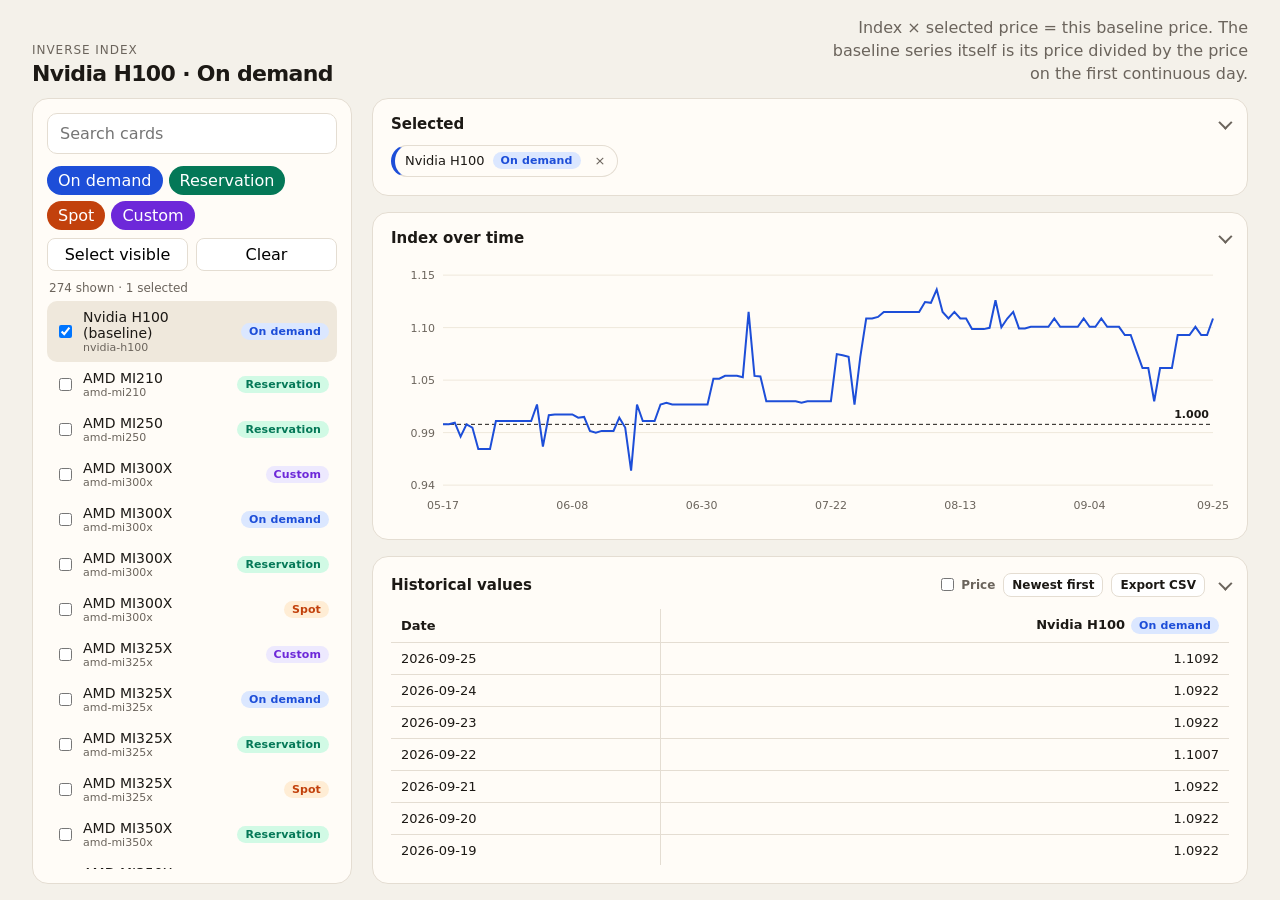
==== docs/index.html @ c975bc80 "Publish the inverse-index dashboard as a static GitHub Pages site. The page can load the index histo" ====
<!DOCTYPE html>
<html lang="en">
<head>
  <meta charset="utf-8">
  <meta name="viewport" content="width=device-width, initial-scale=1">
  <title>Index dashboard</title>
  <link rel="stylesheet" href="app.css">
</head>
<body>
  <header class="top">
    <div>
      <p class="eyebrow">Inverse index</p>
      <h1 id="title">Loading…</h1>
    </div>
    <p class="formula" id="formula"></p>
  </header>
  <div class="layout">
    <aside class="picker">
      <label class="search">
        <span class="sr">Search cards</span>
        <input id="search" type="search" placeholder="Search cards" autocomplete="off" spellcheck="false">
      </label>
      <div class="plan-filters" id="plan-filters"></div>
      <div class="picker-actions">
        <button type="button" id="select-visible">Select visible</button>
        <button type="button" id="clear-selected">Clear</button>
      </div>
      <p class="count" id="match-count"></p>
      <ul class="options" id="options"></ul>
    </aside>
    <main>
      <section class="panel panel-selected">
        <h2><button type="button" class="panel-toggle" aria-expanded="true" aria-controls="chips">Selected</button></h2>
        <div class="panel-body chips" id="chips"></div>
      </section>
      <section class="panel panel-fill">
        <h2><button type="button" class="panel-toggle" aria-expanded="true" aria-controls="chart">Index over time</button></h2>
        <div class="panel-body" id="chart"></div>
      </section>
      <section class="panel panel-fill">
        <div class="panel-head">
          <h2><button type="button" class="panel-toggle" aria-expanded="true" aria-controls="table">Historical values</button></h2>
          <div class="panel-tools">
            <label class="tool-check"><input type="checkbox" id="show-price"> Price</label>
            <button type="button" id="date-sort" aria-pressed="true">Newest first</button>
            <button type="button" id="export-csv">Export CSV</button>
          </div>
        </div>
        <div class="panel-body table-wrap" id="table"></div>
      </section>
    </main>
  </div>
  <script src="app.js"></script>
</body>
</html>
---- docs/app.css ----
:root {
  --bg: #f4f1ea;
  --ink: #1c1915;
  --muted: #6b645c;
  --line: #e4ddd2;
  --panel: #fffcf7;
  --on-demand: #1d4ed8;
  --spot: #c2410c;
  --reservation: #047857;
  --custom: #6d28d9;
  color: var(--ink);
  background: var(--bg);
  font-family: "Segoe UI", system-ui, sans-serif;
}

* { box-sizing: border-box; }

body {
  margin: 0;
  height: 100vh;
  height: 100dvh;
  max-height: 100dvh;
  display: flex;
  flex-direction: column;
  overflow: hidden;
}

.sr {
  position: absolute;
  width: 1px;
  height: 1px;
  overflow: hidden;
  clip: rect(0 0 0 0);
}

.top {
  display: flex;
  justify-content: space-between;
  gap: 24px;
  align-items: end;
  flex: none;
  padding: 16px 32px 12px;
}

.eyebrow {
  margin: 0 0 4px;
  color: var(--muted);
  letter-spacing: 0.08em;
  text-transform: uppercase;
  font-size: 12px;
}

h1 {
  margin: 0;
  font-size: 22px;
  font-weight: 620;
  letter-spacing: -0.03em;
}

h2 {
  margin: 0 0 12px;
  font-size: 15px;
  font-weight: 620;
}

.panel-toggle {
  display: flex;
  width: 100%;
  align-items: center;
  justify-content: space-between;
  margin: 0;
  padding: 0;
  border: 0;
  background: transparent;
  color: inherit;
  font: inherit;
  font-weight: 620;
  text-align: left;
  cursor: pointer;
}

.panel-toggle::after {
  content: "";
  width: 8px;
  height: 8px;
  border-right: 2px solid var(--muted);
  border-bottom: 2px solid var(--muted);
  transform: rotate(45deg) translateY(-2px);
}

.panel.collapsed .panel-toggle::after {
  transform: rotate(-45deg) translateY(2px);
}

.panel.collapsed h2,
.panel.collapsed .panel-head { margin: 0; }

.panel.collapsed {
  flex: 0 0 auto;
  max-height: none;
  padding-top: 14px;
  padding-bottom: 14px;
}

.panel.collapsed .panel-body,
.panel.collapsed #chart,
.panel.collapsed .panel-tools { display: none; }

.panel-head {
  display: flex;
  align-items: center;
  gap: 10px;
  margin: 0 0 12px;
}

.panel-head h2 { flex: 1; margin: 0; }

.panel-head .panel-toggle::after { content: none; }

.panel-head::after {
  content: "";
  width: 8px;
  height: 8px;
  margin-left: 4px;
  border-right: 2px solid var(--muted);
  border-bottom: 2px solid var(--muted);
  transform: rotate(45deg) translateY(-2px);
  flex: none;
}

.panel.collapsed .panel-head::after { transform: rotate(-45deg) translateY(2px); }

.panel-tools {
  display: flex;
  align-items: center;
  gap: 8px;
  flex: none;
}

.panel-tools button,
.tool-check {
  font: inherit;
  font-size: 12px;
  font-weight: 600;
}

.panel-tools button {
  border: 1px solid var(--line);
  background: #fff;
  border-radius: 8px;
  padding: 4px 8px;
  cursor: pointer;
  color: inherit;
}

.tool-check {
  display: inline-flex;
  align-items: center;
  gap: 4px;
  color: var(--muted);
  cursor: pointer;
}

.formula {
  margin: 0;
  max-width: 420px;
  color: var(--muted);
  text-align: right;
  line-height: 1.45;
}

.layout {
  display: grid;
  grid-template-columns: 320px 1fr;
  gap: 20px;
  flex: 1;
  min-height: 0;
  padding: 0 32px 16px;
}

.picker, .panel {
  background: var(--panel);
  border: 1px solid var(--line);
  border-radius: 16px;
}

.picker {
  padding: 14px;
  align-self: stretch;
  min-height: 0;
  max-height: 100%;
  overflow: hidden;
  display: flex;
  flex-direction: column;
}

.search input {
  width: 100%;
  border: 1px solid var(--line);
  background: #fff;
  border-radius: 10px;
  padding: 10px 12px;
  font: inherit;
  color: inherit;
}

.search input:focus {
  outline: 2px solid #1d4ed833;
  border-color: var(--on-demand);
}

.plan-filters {
  display: flex;
  flex-wrap: wrap;
  gap: 6px;
  margin: 12px 0 8px;
}

.plan-filters button,
.picker-actions button,
.chip button {
  font: inherit;
  cursor: pointer;
}

.plan-filters button {
  border: 1px solid var(--line);
  background: #fff;
  border-radius: 999px;
  padding: 4px 10px;
  color: var(--muted);
}

.plan-filters button[aria-pressed="true"] {
  color: white;
  border-color: transparent;
}

.plan-filters button[data-plan="ON_DEMAND"][aria-pressed="true"] { background: var(--on-demand); }
.plan-filters button[data-plan="SPOT"][aria-pressed="true"] { background: var(--spot); }
.plan-filters button[data-plan="RESERVATION"][aria-pressed="true"] { background: var(--reservation); }
.plan-filters button[data-plan="CUSTOM"][aria-pressed="true"] { background: var(--custom); }

.picker-actions {
  display: flex;
  gap: 8px;
}

.picker-actions button {
  flex: 1;
  border: 1px solid var(--line);
  background: #fff;
  border-radius: 8px;
  padding: 6px 8px;
}

.count {
  margin: 10px 2px 6px;
  color: var(--muted);
  font-size: 12px;
}

.options {
  list-style: none;
  margin: 0;
  padding: 0;
  overflow: auto;
}

.options li {
  display: grid;
  grid-template-columns: auto 1fr auto;
  gap: 8px;
  align-items: center;
  padding: 8px;
  border-radius: 10px;
  cursor: pointer;
}

.options li:hover { background: #f6f1e8; }

.options li.selected { background: #efe8dc; }

.options .name {
  display: block;
  font-size: 14px;
}

.options .id {
  display: block;
  color: var(--muted);
  font-size: 11px;
}

.plan {
  display: inline-flex;
  align-items: center;
  border-radius: 999px;
  padding: 2px 8px;
  font-size: 11px;
  font-weight: 650;
  letter-spacing: 0.01em;
  white-space: nowrap;
}

.plan-ON_DEMAND { color: var(--on-demand); background: #dbe7ff; }
.plan-SPOT { color: var(--spot); background: #ffedd5; }
.plan-RESERVATION { color: var(--reservation); background: #d1fae5; }
.plan-CUSTOM { color: var(--custom); background: #ede9fe; }

main {
  min-width: 0;
  min-height: 0;
  display: flex;
  flex-direction: column;
  gap: 16px;
}

.chips {
  display: flex;
  flex-wrap: wrap;
  align-content: flex-start;
  gap: 8px;
  overflow: auto;
}

.chip {
  display: inline-flex;
  align-items: center;
  gap: 8px;
  background: var(--panel);
  border: 1px solid var(--line);
  border-left-width: 4px;
  border-radius: 999px;
  padding: 4px 6px 4px 10px;
  font-size: 13px;
}

.chip button {
  border: 0;
  background: transparent;
  color: var(--muted);
  border-radius: 999px;
  width: 22px;
  height: 22px;
}

.panel {
  display: flex;
  flex-direction: column;
  min-height: 0;
  padding: 16px 18px 18px;
  overflow: hidden;
}

.panel-selected {
  flex: 0 1 auto;
  max-height: 25%;
}

.panel-fill {
  flex: 1 1 0;
}

.panel-body {
  flex: 1 1 auto;
  min-height: 0;
  overflow: auto;
}

#chart {
  display: flex;
  flex-direction: column;
  min-height: 0;
  overflow: hidden;
}

.chart-box { position: relative; flex: 1; min-height: 0; overflow: hidden; }

#chart svg {
  width: 100%;
  height: 100%;
  max-height: 100%;
  min-height: 0;
  display: block;
}

.grid { stroke: #efe8dc; stroke-width: 1; }
.axis { fill: var(--muted); font-size: 11px; }
.chart-line { fill: none; stroke-width: 2; }
.reference-line { stroke: #1c1915; stroke-width: 1; stroke-dasharray: 4 3; }
.reference-label { fill: var(--ink); font-size: 11px; font-weight: 650; }
.hover-line { stroke: #1c1915; stroke-dasharray: 3 3; }
.tip {
  position: absolute;
  pointer-events: none;
  background: #1c1915;
  color: white;
  border-radius: 8px;
  padding: 8px 10px;
  font-size: 12px;
  line-height: 1.4;
}


.empty {
  color: var(--muted);
  padding: 48px 8px;
  text-align: center;
}

.table-wrap { overflow: auto; }

table {
  width: max-content;
  min-width: 100%;
  border-collapse: separate;
  border-spacing: 0;
  font-variant-numeric: tabular-nums;
  font-size: 13px;
}

th, td {
  padding: 8px 10px;
  border-bottom: 1px solid var(--line);
  text-align: right;
  white-space: nowrap;
  background: var(--panel);
}

th:first-child, td:first-child {
  position: sticky;
  left: 0;
  z-index: 1;
  text-align: left;
  border-right: 1px solid var(--line);
}

thead th {
  position: sticky;
  top: 0;
  z-index: 2;
}

thead th:first-child {
  left: 0;
  z-index: 3;
}

th .plan { margin-left: 6px; }

@media (max-width: 900px) {
  body { height: auto; overflow: auto; }
  .layout { grid-template-columns: 1fr; flex: none; }
  .picker { position: static; max-height: 420px; }
  main { display: block; }
  .panel { flex: none; margin-bottom: 16px; }
  .chips { max-height: 300px; }
  .table-wrap { max-height: 480px; }
  #chart { min-height: 360px; }
  #chart svg { height: 360px; }
  .formula { text-align: left; }
  .top { flex-direction: column; align-items: start; }
}
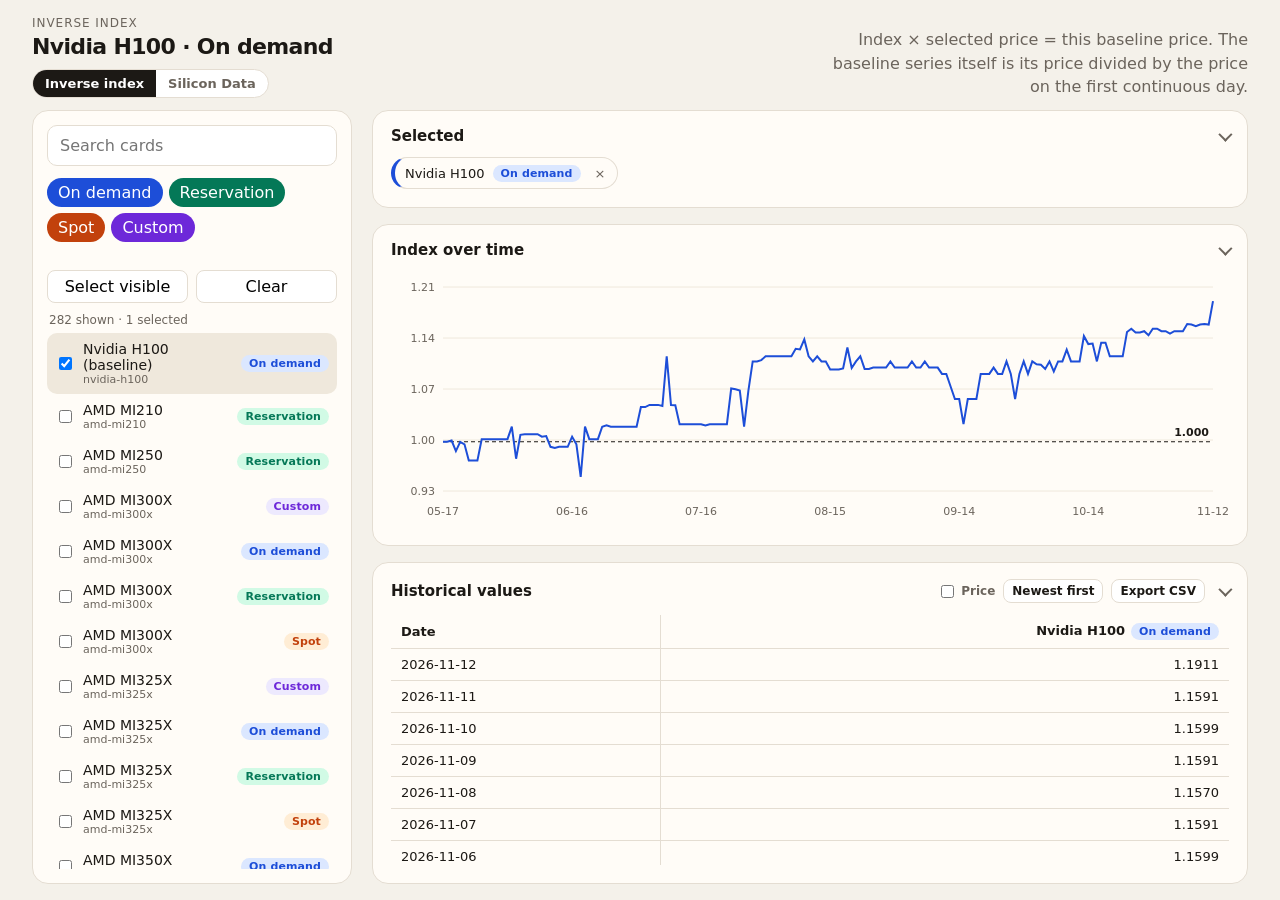
==== commit 1deb8468: "Show Silicon Data price levels on the dashboard next to the inverse index. The page can switch betwe" ====
--- a/docs/index.html
+++ b/docs/index.html
@@ -9,8 +9,12 @@
 <body>
   <header class="top">
     <div>
-      <p class="eyebrow">Inverse index</p>
+      <p class="eyebrow" id="eyebrow">Inverse index</p>
       <h1 id="title">Loading…</h1>
+      <div class="mode-switch" role="group" aria-label="Which index">
+        <button type="button" data-mode="inverse" aria-pressed="true">Inverse index</button>
+        <button type="button" data-mode="silicon" aria-pressed="false">Silicon Data</button>
+      </div>
     </div>
     <p class="formula" id="formula"></p>
   </header>
@@ -21,6 +25,7 @@
         <input id="search" type="search" placeholder="Search cards" autocomplete="off" spellcheck="false">
       </label>
       <div class="plan-filters" id="plan-filters"></div>
+      <div class="plan-filters geo-filters" id="geo-filters" hidden></div>
       <div class="picker-actions">
         <button type="button" id="select-visible">Select visible</button>
         <button type="button" id="clear-selected">Clear</button>
@@ -34,7 +39,7 @@
         <div class="panel-body chips" id="chips"></div>
       </section>
       <section class="panel panel-fill">
-        <h2><button type="button" class="panel-toggle" aria-expanded="true" aria-controls="chart">Index over time</button></h2>
+        <h2><button type="button" class="panel-toggle" id="chart-toggle" aria-expanded="true" aria-controls="chart">Index over time</button></h2>
         <div class="panel-body" id="chart"></div>
       </section>
       <section class="panel panel-fill">
--- a/docs/app.css
+++ b/docs/app.css
@@ -55,6 +55,37 @@
   font-size: 22px;
   font-weight: 620;
   letter-spacing: -0.03em;
+}
+
+.mode-switch {
+  display: inline-flex;
+  margin-top: 10px;
+  border: 1px solid var(--line);
+  border-radius: 999px;
+  overflow: hidden;
+  background: #fff;
+}
+
+.mode-switch button {
+  border: 0;
+  background: transparent;
+  font: inherit;
+  font-size: 13px;
+  font-weight: 650;
+  padding: 6px 12px;
+  cursor: pointer;
+  color: var(--muted);
+}
+
+.mode-switch button[aria-pressed="true"] {
+  background: var(--ink);
+  color: white;
+}
+
+.geo-filters button[aria-pressed="true"] {
+  background: var(--ink);
+  color: white;
+  border-color: transparent;
 }
 
 h2 {
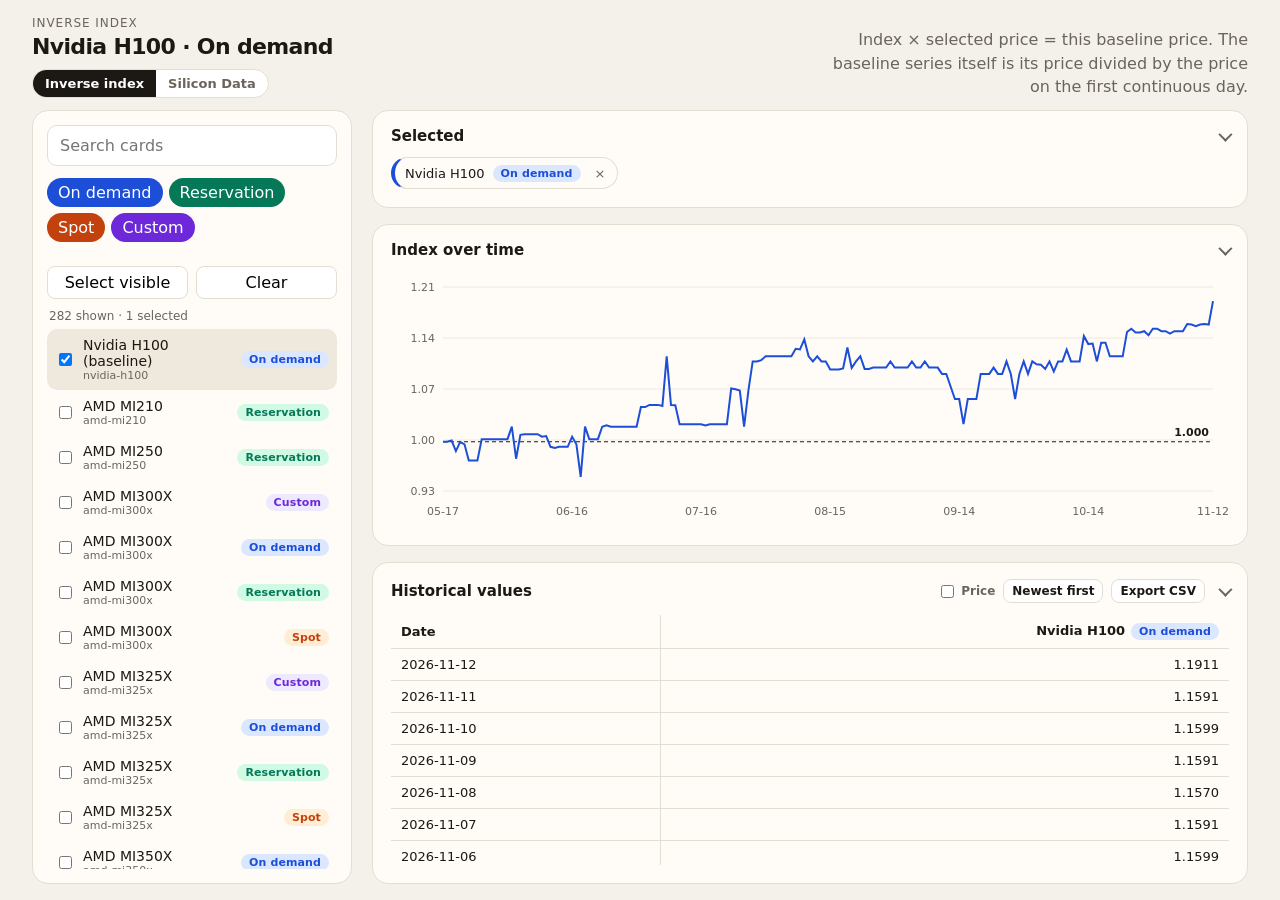
==== commit 43942c68: "Let Silicon Data be filtered by availability. Available, Unknown, and Waitlist sit under the plan an" ====
--- a/docs/index.html
+++ b/docs/index.html
@@ -4,7 +4,7 @@
   <meta charset="utf-8">
   <meta name="viewport" content="width=device-width, initial-scale=1">
   <title>Index dashboard</title>
-  <link rel="stylesheet" href="app.css">
+  <link rel="stylesheet" href="app.css?v=3">
 </head>
 <body>
   <header class="top">
@@ -26,6 +26,7 @@
       </label>
       <div class="plan-filters" id="plan-filters"></div>
       <div class="plan-filters geo-filters" id="geo-filters" hidden></div>
+      <div class="plan-filters geo-filters" id="avail-filters" hidden></div>
       <div class="picker-actions">
         <button type="button" id="select-visible">Select visible</button>
         <button type="button" id="clear-selected">Clear</button>
@@ -55,6 +56,6 @@
       </section>
     </main>
   </div>
-  <script src="app.js"></script>
+  <script src="app.js?v=3"></script>
 </body>
 </html>
--- a/docs/app.css
+++ b/docs/app.css
@@ -245,6 +245,10 @@
   flex-wrap: wrap;
   gap: 6px;
   margin: 12px 0 8px;
+}
+
+.plan-filters + .plan-filters {
+  margin-top: 0;
 }
 
 .plan-filters button,
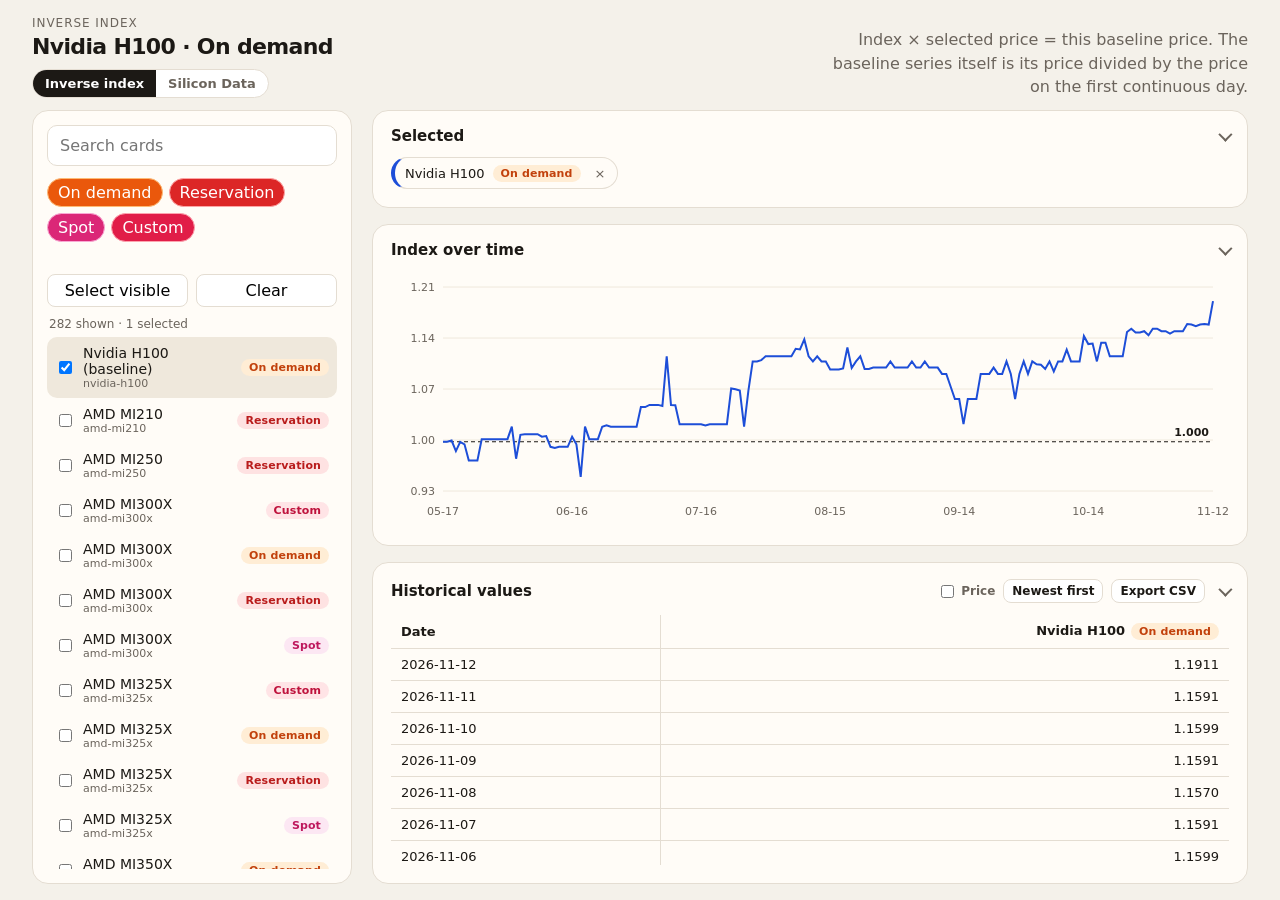
==== commit 1861376e: "Color the Silicon Data filters and add interconnect. Plan is orange, red, and pink. Geography is ult" ====
--- a/docs/index.html
+++ b/docs/index.html
@@ -4,7 +4,7 @@
   <meta charset="utf-8">
   <meta name="viewport" content="width=device-width, initial-scale=1">
   <title>Index dashboard</title>
-  <link rel="stylesheet" href="app.css?v=3">
+  <link rel="stylesheet" href="app.css?v=4">
 </head>
 <body>
   <header class="top">
@@ -25,8 +25,9 @@
         <input id="search" type="search" placeholder="Search cards" autocomplete="off" spellcheck="false">
       </label>
       <div class="plan-filters" id="plan-filters"></div>
-      <div class="plan-filters geo-filters" id="geo-filters" hidden></div>
-      <div class="plan-filters geo-filters" id="avail-filters" hidden></div>
+      <div class="plan-filters" id="geo-filters" hidden></div>
+      <div class="plan-filters" id="avail-filters" hidden></div>
+      <div class="plan-filters" id="link-filters" hidden></div>
       <div class="picker-actions">
         <button type="button" id="select-visible">Select visible</button>
         <button type="button" id="clear-selected">Clear</button>
@@ -56,6 +57,6 @@
       </section>
     </main>
   </div>
-  <script src="app.js?v=3"></script>
+  <script src="app.js?v=4"></script>
 </body>
 </html>
--- a/docs/app.css
+++ b/docs/app.css
@@ -4,10 +4,10 @@
   --muted: #6b645c;
   --line: #e4ddd2;
   --panel: #fffcf7;
-  --on-demand: #1d4ed8;
-  --spot: #c2410c;
-  --reservation: #047857;
-  --custom: #6d28d9;
+  --on-demand: #ea580c;
+  --spot: #db2777;
+  --reservation: #dc2626;
+  --custom: #e11d48;
   color: var(--ink);
   background: var(--bg);
   font-family: "Segoe UI", system-ui, sans-serif;
@@ -82,11 +82,6 @@
   color: white;
 }
 
-.geo-filters button[aria-pressed="true"] {
-  background: var(--ink);
-  color: white;
-  border-color: transparent;
-}
 
 h2 {
   margin: 0 0 12px;
@@ -267,14 +262,48 @@
 }
 
 .plan-filters button[aria-pressed="true"] {
-  color: white;
   border-color: transparent;
 }
 
-.plan-filters button[data-plan="ON_DEMAND"][aria-pressed="true"] { background: var(--on-demand); }
-.plan-filters button[data-plan="SPOT"][aria-pressed="true"] { background: var(--spot); }
-.plan-filters button[data-plan="RESERVATION"][aria-pressed="true"] { background: var(--reservation); }
-.plan-filters button[data-plan="CUSTOM"][aria-pressed="true"] { background: var(--custom); }
+#plan-filters button[data-tone="ON_DEMAND"] { color: #c2410c; background: #fff7ed; border-color: #fdba74; }
+#plan-filters button[data-tone="RESERVATION"] { color: #b91c1c; background: #fef2f2; border-color: #fca5a5; }
+#plan-filters button[data-tone="SPOT"] { color: #be185d; background: #fdf2f8; border-color: #f9a8d4; }
+#plan-filters button[data-tone="CUSTOM"] { color: #be123c; background: #fff1f2; border-color: #fda4af; }
+#plan-filters button[data-tone="ON_DEMAND"][aria-pressed="true"] { background: #ea580c; color: white; }
+#plan-filters button[data-tone="RESERVATION"][aria-pressed="true"] { background: #dc2626; color: white; }
+#plan-filters button[data-tone="SPOT"][aria-pressed="true"] { background: #db2777; color: white; }
+#plan-filters button[data-tone="CUSTOM"][aria-pressed="true"] { background: #e11d48; color: white; }
+
+#geo-filters button[data-tone="global"] { color: #312e81; background: #eef2ff; border-color: #a5b4fc; }
+#geo-filters button[data-tone="theater"] { color: #1d4ed8; background: #eff6ff; border-color: #93c5fd; }
+#geo-filters button[data-tone="country"] { color: #0e7490; background: #ecfeff; border-color: #67e8f9; }
+#geo-filters button[data-tone="global"][aria-pressed="true"] { background: #3730a3; color: white; }
+#geo-filters button[data-tone="theater"][aria-pressed="true"] { background: #2563eb; color: white; }
+#geo-filters button[data-tone="country"][aria-pressed="true"] { background: #0e7490; color: white; }
+
+#avail-filters button[data-tone="AVAILABLE"] { color: #0f766e; background: #f0fdfa; border-color: #5eead4; }
+#avail-filters button[data-tone="UNKNOWN"] { color: #166534; background: #f0fdf4; border-color: #86efac; }
+#avail-filters button[data-tone="WAITLIST"] { color: #3f6212; background: #f7fee7; border-color: #bef264; }
+#avail-filters button[data-tone="AVAILABLE"][aria-pressed="true"] { background: #0f766e; color: white; }
+#avail-filters button[data-tone="UNKNOWN"][aria-pressed="true"] { background: #15803d; color: white; }
+#avail-filters button[data-tone="WAITLIST"][aria-pressed="true"] { background: #84cc16; color: #1c1915; }
+
+#link-filters button[data-tone="SXM"] { color: #92400e; background: #fffbeb; border-color: #fcd34d; }
+#link-filters button[data-tone="SXM4"] { color: #854d0e; background: #fefce8; border-color: #fde047; }
+#link-filters button[data-tone="SXM5"] { color: #a16207; background: #fffbeb; border-color: #fbbf24; }
+#link-filters button[data-tone="PCIe"] { color: #854d0e; background: #fef9c3; border-color: #facc15; }
+#link-filters button[data-tone="NVL"] { color: #713f12; background: #fef3c7; border-color: #f59e0b; }
+#link-filters button[data-tone="NVL72"] { color: #78350f; background: #fff7ed; border-color: #fdba74; }
+#link-filters button[data-tone="OAM"] { color: #57534e; background: #f5f0e8; border-color: #d6c4a8; }
+#link-filters button[data-tone="UNKNOWN"] { color: #57534e; background: #f7f3ec; border-color: #e6d7c3; }
+#link-filters button[data-tone="SXM"][aria-pressed="true"] { background: #a16207; color: white; }
+#link-filters button[data-tone="SXM4"][aria-pressed="true"] { background: #ca8a04; color: #1c1915; }
+#link-filters button[data-tone="SXM5"][aria-pressed="true"] { background: #eab308; color: #1c1915; }
+#link-filters button[data-tone="PCIe"][aria-pressed="true"] { background: #facc15; color: #1c1915; }
+#link-filters button[data-tone="NVL"][aria-pressed="true"] { background: #d97706; color: #1c1915; }
+#link-filters button[data-tone="NVL72"][aria-pressed="true"] { background: #f59e0b; color: #1c1915; }
+#link-filters button[data-tone="OAM"][aria-pressed="true"] { background: #c4a574; color: #1c1915; }
+#link-filters button[data-tone="UNKNOWN"][aria-pressed="true"] { background: #e4d5bc; color: #1c1915; }
 
 .picker-actions {
   display: flex;
@@ -338,10 +367,10 @@
   white-space: nowrap;
 }
 
-.plan-ON_DEMAND { color: var(--on-demand); background: #dbe7ff; }
-.plan-SPOT { color: var(--spot); background: #ffedd5; }
-.plan-RESERVATION { color: var(--reservation); background: #d1fae5; }
-.plan-CUSTOM { color: var(--custom); background: #ede9fe; }
+.plan-ON_DEMAND { color: #c2410c; background: #ffedd5; }
+.plan-SPOT { color: #be185d; background: #fce7f3; }
+.plan-RESERVATION { color: #b91c1c; background: #fee2e2; }
+.plan-CUSTOM { color: #be123c; background: #ffe4e6; }
 
 main {
   min-width: 0;
